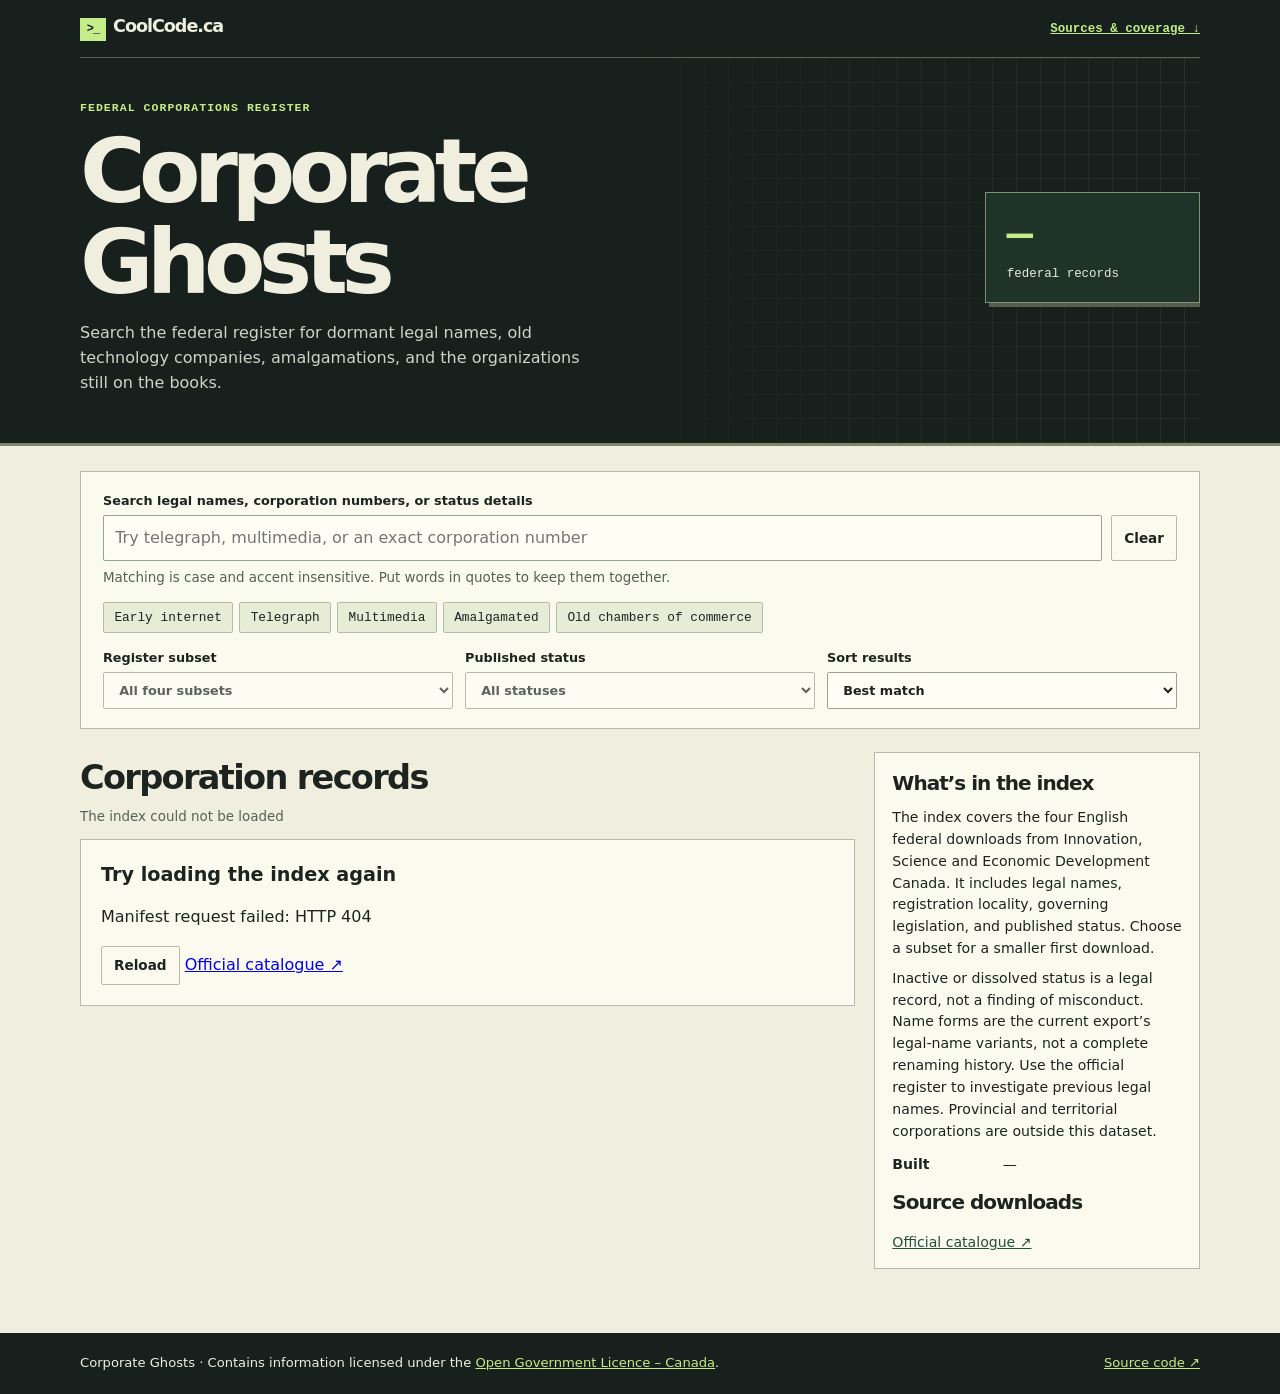
==== web/index.html @ fd0489bb "Build and publish Corporate Ghosts" ====
<!doctype html>
<html lang="en-CA">
<head>
  <meta charset="utf-8">
  <meta name="viewport" content="width=device-width, initial-scale=1">
  <meta name="theme-color" content="#17201c">
  <meta name="description" content="Search the federal register for dormant legal names, old technology companies, amalgamations, and the organizations still on the books.">
  <title>Corporate Ghosts · CoolCode</title>
  <link rel="stylesheet" href="./style.css">
  <script type="module" src="./app.js"></script>
</head>
<body>
  <a class="skip" href="#explorer">Skip to search</a>
  <header><div class="wrap mast"><a id="coolcode" class="brand" href="https://coolcode.ca/"><span class="logo-mark" aria-hidden="true">&gt;_</span>CoolCode.ca</a><a href="#about">Sources &amp; coverage ↓</a></div></header>
  <section class="hero" aria-labelledby="title">
    <div class="wrap hero-inner">
      <div><p class="eyebrow">FEDERAL CORPORATIONS REGISTER</p><h1 id="title">Corporate Ghosts</h1><p>Search the federal register for dormant legal names, old technology companies, amalgamations, and the organizations still on the books.</p></div>
      <div class="readout"><strong id="total">—</strong><span>federal records</span></div>
    </div>
  </section>
  <main id="explorer" class="wrap workspace">
    <section class="panel search-panel" aria-label="Search tools">
      <form role="search" id="search-form">
        <label for="query">Search legal names, corporation numbers, or status details</label>
        <div class="search-row"><input type="search" id="query" placeholder="Try telegraph, multimedia, or an exact corporation number" maxlength="180" autocomplete="off"><button type="button" id="clear">Clear</button></div>
      </form>
      <p class="hint">Matching is case and accent insensitive. Put words in quotes to keep them together.</p>
      <div class="chips" id="choices" aria-label="Suggested searches"></div>
      <div class="controls">
        <label>Register subset<select id="group" disabled><option value="">All four subsets</option></select></label>
        <label>Published status<select id="type" disabled><option value="">All statuses</option></select></label>
        <label>Sort results<select id="sort"><option value="best">Best match</option><option value="name">Name A–Z</option><option value="oldest">Oldest first</option><option value="newest">Newest first</option></select></label>
      </div>
    </section>
    <div class="columns">
      <section aria-labelledby="result-title">
        <div class="result-head"><div><h2 id="result-title">Corporation records</h2><p id="status" role="status">Reading the snapshot…</p></div></div>
        <div id="records"></div>
        <nav id="pages" aria-label="Results pages" hidden><button id="prev">← Previous</button><span id="page-info"></span><button id="next">Next →</button></nav>
      </section>
      <aside class="sidebar">
        
        <section id="about" class="panel note">
          <h2>What’s in the index</h2><p>The index covers the four English federal downloads from Innovation, Science and Economic Development Canada. It includes legal names, registration locality, governing legislation, and published status. Choose a subset for a smaller first download.</p>
          <p>Inactive or dissolved status is a legal record, not a finding of misconduct. Name forms are the current export’s legal-name variants, not a complete renaming history. Use the official register to investigate previous legal names. Provincial and territorial corporations are outside this dataset.</p>
          <dl><dt>Built</dt><dd id="built">—</dd></dl>
          <h2>Source downloads</h2>
          <ul id="sources"></ul>
          <a href="https://open.canada.ca/data/en/dataset/0032ce54-c5dd-4b66-99a0-320a7b5e99f2">Official catalogue ↗</a>
        </section>
      </aside>
    </div>
  </main>
  <footer><div class="wrap"><span>Corporate Ghosts · Contains information licensed under the <a href="https://open.canada.ca/en/open-government-licence-canada/">Open Government Licence – Canada</a>.</span><a href="https://github.com/jsdyer/corporateghosts">Source code ↗</a></div></footer>
  <dialog id="detail" aria-labelledby="detail-title">
    <div class="detail-head"><div><h2 id="detail-title"></h2><p id="detail-meta" class="record-meta"></p></div><form method="dialog"><button aria-label="Close record">Close ×</button></form></div>
    <dl class="fields" id="detail-fields"></dl>
    <div class="actions" id="detail-actions"></div>
    <p id="detail-status" class="hint" role="status"></p>
  </dialog>
</body>
</html>
---- web/style.css ----
:root{
  color-scheme:light;--dark:#17201c;--ink:#1d2420;--paper:#f0efdf;--panel:#fbfaef;--lime:#c4ed89;--line:#b9bba9;--muted:#526255;--mono:"IBM Plex Mono",Consolas,monospace;--sans:"Instrument Sans",system-ui,Arial,sans-serif;
  font-family:var(--sans);color:var(--ink);background:var(--paper);line-height:1.55
}
*{box-sizing:border-box}
[hidden]{display:none!important}
body{margin:0}
header,footer{background:var(--dark);color:var(--paper)}
.wrap{width:min(1120px,calc(100% - 40px));margin:auto}
.mast{height:58px;border-bottom:1px solid #566453;display:flex;align-items:center;justify-content:space-between;gap:1rem;font:600 .78rem var(--mono)}
.brand{font:750 1.1rem var(--sans);letter-spacing:-.06em;color:inherit;text-decoration:none}
.logo-mark{display:inline-grid;place-items:center;margin-right:.45rem;color:var(--dark);background:var(--lime);width:1.62rem;height:1.44rem;font:700 .75rem var(--mono)}
.mast a:not(.brand),footer a{color:var(--lime)}
.hero{background:var(--dark);color:var(--paper);border-bottom:3px solid #778a65}
.hero-inner{position:relative;overflow:hidden;isolation:isolate;display:grid;align-items:center;grid-template-columns:1.4fr .6fr;gap:30px;padding:41px 0 47px}
.hero-inner::before{content:"";position:absolute;z-index:-1;inset:0 0 0 45%;background:linear-gradient(#a7ba8619 1px,transparent 1px),linear-gradient(90deg,#a7ba8619 1px,transparent 1px);background-size:24px 24px;mask-image:linear-gradient(90deg,transparent,#000)}
.eyebrow{margin:0;color:var(--muted);font:700 .72rem/1.5 var(--mono);letter-spacing:.09em;text-transform:uppercase}
.hero .eyebrow{color:var(--lime)}
h1{font-size:clamp(2.9rem,7vw,5.9rem);line-height:1.02;letter-spacing:-.075em;margin:.6rem 0}
.hero p:not(.eyebrow){max-width:51ch;margin:.8rem 0 0;color:#cbd5c8;font-size:1rem}
.readout{justify-self:end;min-width:215px;background:#203329;color:#e6edd7;border:1px solid #809177;padding:1.1rem 1.3rem;box-shadow:4px 4px 0 #54604a}
.readout strong{display:block;font:720 clamp(1.75rem,3.4vw,2.8rem) var(--mono);letter-spacing:-.08em;color:var(--lime)}
.readout span{font:.78rem var(--mono)}
.workspace{padding:25px 0 52px}
.panel{background:var(--panel);border:1px solid var(--line)}
.search-panel{padding:19px 22px;margin-bottom:23px}
label{display:block;font-size:.8rem;font-weight:740}
.search-row{display:flex;align-items:stretch;gap:.6rem;margin:.3rem 0 .45rem}
input,select,button{font:inherit;color:inherit}
input,select{padding:.58rem .7rem;border:1px solid #97a492;background:#fffdf4;border-radius:2px;min-width:0}
#query{width:100%;font-size:1rem}
button,.button{padding:.48rem .75rem;border:1px solid var(--line);border-radius:2px;background:var(--panel);font-weight:680;font-size:.85rem;text-decoration:none;color:var(--ink);cursor:pointer}
button:hover,.button:hover{background:#e2edce}
button:disabled{opacity:.5;cursor:default}
button:focus-visible,a:focus-visible,select:focus-visible,input:focus-visible{outline:3px solid #b56013;outline-offset:3px}
.primary{background:var(--dark);color:var(--paper);border-color:var(--dark)}
.primary:hover{background:#385149;color:white}
.hint,#status,.record-meta{color:var(--muted);font-size:.84rem}
.hint{margin:.35rem 0 .8rem}
.chips{display:flex;flex-wrap:wrap;gap:6px;margin:.6rem 0 .95rem}
.chips button{font:.8rem var(--mono);padding:.44rem .65rem;background:#e6ecd5}
.chips button:hover{background:var(--lime)}
.controls{display:grid;grid-template-columns:repeat(3,minmax(0,1fr));gap:12px}
.controls select{width:100%;margin-top:.25rem}
.columns{display:grid;grid-template-columns:minmax(0,1fr) minmax(235px,.42fr);align-items:start;gap:19px}
.result-head{display:flex;align-items:end;justify-content:space-between;gap:12px;margin-bottom:.65rem}
h2{font-size:clamp(1.45rem,2.7vw,2.1rem);letter-spacing:-.05em;margin:0}
#status{margin:.2rem 0 0}
#records{display:grid;gap:8px}
.record{padding:13px 16px;border-left:3px solid #688b56;overflow-wrap:anywhere}
.record h3{margin:0;line-height:1.3;font-size:1.19rem;letter-spacing:-.025em}
.record h3 button{padding:0;background:none;border:0;font:inherit;font-weight:720;text-align:left;color:var(--ink)}
.record h3 button:hover{text-decoration:underline;text-underline-offset:.2em}
.record-meta{margin:.4rem 0 0}
.note{padding:15px 17px;margin-bottom:12px;font-size:.88rem}
.note h2{font-size:1.25rem}.note p{margin:.5rem 0}.note a{color:#254f3b}
.note dl,.fields{margin:.7rem 0;display:grid;grid-template-columns:minmax(100px,auto) minmax(0,1fr);gap:.35rem .65rem}
dt{font-weight:720}dd{margin:0;overflow-wrap:anywhere}
#pages{display:flex;align-items:center;justify-content:space-between;gap:10px;margin-top:12px;color:var(--muted);font:.8rem var(--mono)}
#map{width:100%;height:auto;display:block;background:#e5ece0;border:1px solid var(--line);border-radius:2px;margin-top:8px}
.empty{padding:20px}.empty h3{margin:0;font-size:1.2rem}
#detail{background:var(--panel);color:var(--ink);border:1px solid var(--line);border-radius:3px;max-width:min(680px,calc(100% - 28px));width:100%;max-height:85vh;overflow:auto;padding:20px 25px}
#detail::backdrop{background:#15261dcc}
.detail-head{display:flex;align-items:start;justify-content:space-between;gap:.75rem}
.detail-head h2{overflow-wrap:anywhere}
.actions{display:flex;flex-wrap:wrap;gap:8px;margin-top:1rem}
footer{padding:20px 0;font-size:.82rem}
footer .wrap{display:flex;justify-content:space-between;gap:18px;flex-wrap:wrap}
.skip{position:absolute;top:-100px}.skip:focus{top:4px;left:4px;z-index:2;background:var(--lime);color:var(--dark);padding:.5rem}
@media(max-width:790px){.columns{grid-template-columns:1fr}.sidebar{display:grid;grid-template-columns:1fr 1fr;gap:12px}.note{margin:0}}
@media(max-width:565px){.wrap{width:calc(100% - 24px)}.hero-inner{grid-template-columns:1fr;gap:17px;padding:28px 0}.readout{justify-self:stretch}.readout strong{display:inline-block;margin-right:.65rem}.search-panel{padding:14px}.controls{grid-template-columns:1fr 1fr}.sidebar{grid-template-columns:1fr}.search-row{gap:5px}.mast{font-size:.7rem}}
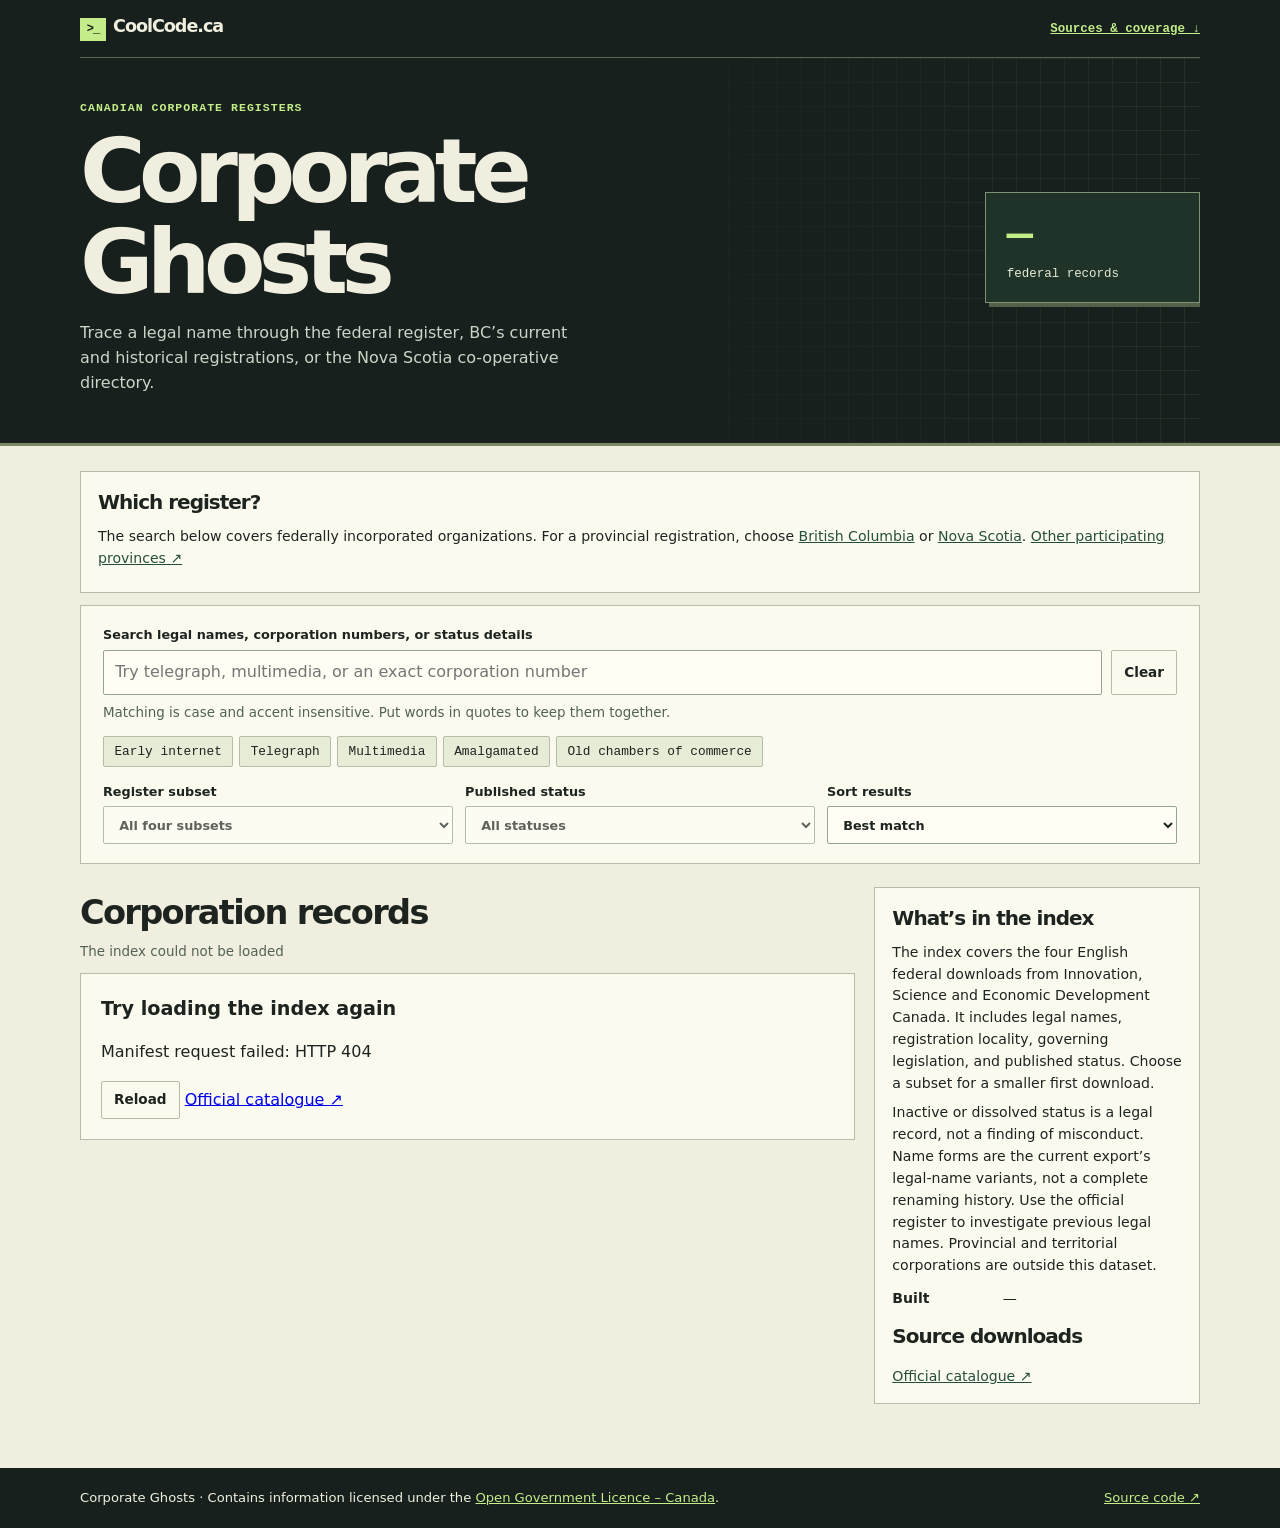
==== commit d6e61c10: "Search BC registrations and Nova Scotia co-operatives" ====
--- a/web/index.html
+++ b/web/index.html
@@ -14,11 +14,12 @@
   <header><div class="wrap mast"><a id="coolcode" class="brand" href="https://coolcode.ca/"><span class="logo-mark" aria-hidden="true">&gt;_</span>CoolCode.ca</a><a href="#about">Sources &amp; coverage ↓</a></div></header>
   <section class="hero" aria-labelledby="title">
     <div class="wrap hero-inner">
-      <div><p class="eyebrow">FEDERAL CORPORATIONS REGISTER</p><h1 id="title">Corporate Ghosts</h1><p>Search the federal register for dormant legal names, old technology companies, amalgamations, and the organizations still on the books.</p></div>
+      <div><p class="eyebrow">CANADIAN CORPORATE REGISTERS</p><h1 id="title">Corporate Ghosts</h1><p>Trace a legal name through the federal register, BC’s current and historical registrations, or the Nova Scotia co-operative directory.</p></div>
       <div class="readout"><strong id="total">—</strong><span>federal records</span></div>
     </div>
   </section>
   <main id="explorer" class="wrap workspace">
+    <section class="panel note"><h2>Which register?</h2><p>The search below covers federally incorporated organizations. For a provincial registration, choose <a href="./provinces.html?province=bc">British Columbia</a> or <a href="./provinces.html?province=ns">Nova Scotia</a>. <a href="https://ised-isde.canada.ca/cbr-rec/en/">Other participating provinces ↗</a></p></section>
     <section class="panel search-panel" aria-label="Search tools">
       <form role="search" id="search-form">
         <label for="query">Search legal names, corporation numbers, or status details</label>
--- a/web/style.css
+++ b/web/style.css
@@ -69,3 +69,6 @@
 .skip{position:absolute;top:-100px}.skip:focus{top:4px;left:4px;z-index:2;background:var(--lime);color:var(--dark);padding:.5rem}
 @media(max-width:790px){.columns{grid-template-columns:1fr}.sidebar{display:grid;grid-template-columns:1fr 1fr;gap:12px}.note{margin:0}}
 @media(max-width:565px){.wrap{width:calc(100% - 24px)}.hero-inner{grid-template-columns:1fr;gap:17px;padding:28px 0}.readout{justify-self:stretch}.readout strong{display:inline-block;margin-right:.65rem}.search-panel{padding:14px}.controls{grid-template-columns:1fr 1fr}.sidebar{grid-template-columns:1fr}.search-row{gap:5px}.mast{font-size:.7rem}}
+#regional-form #term{width:100%;min-width:0}
+#paging{display:flex;gap:.75rem;align-items:center;margin:1rem 0}
+#paging[hidden],#status-field[hidden]{display:none}
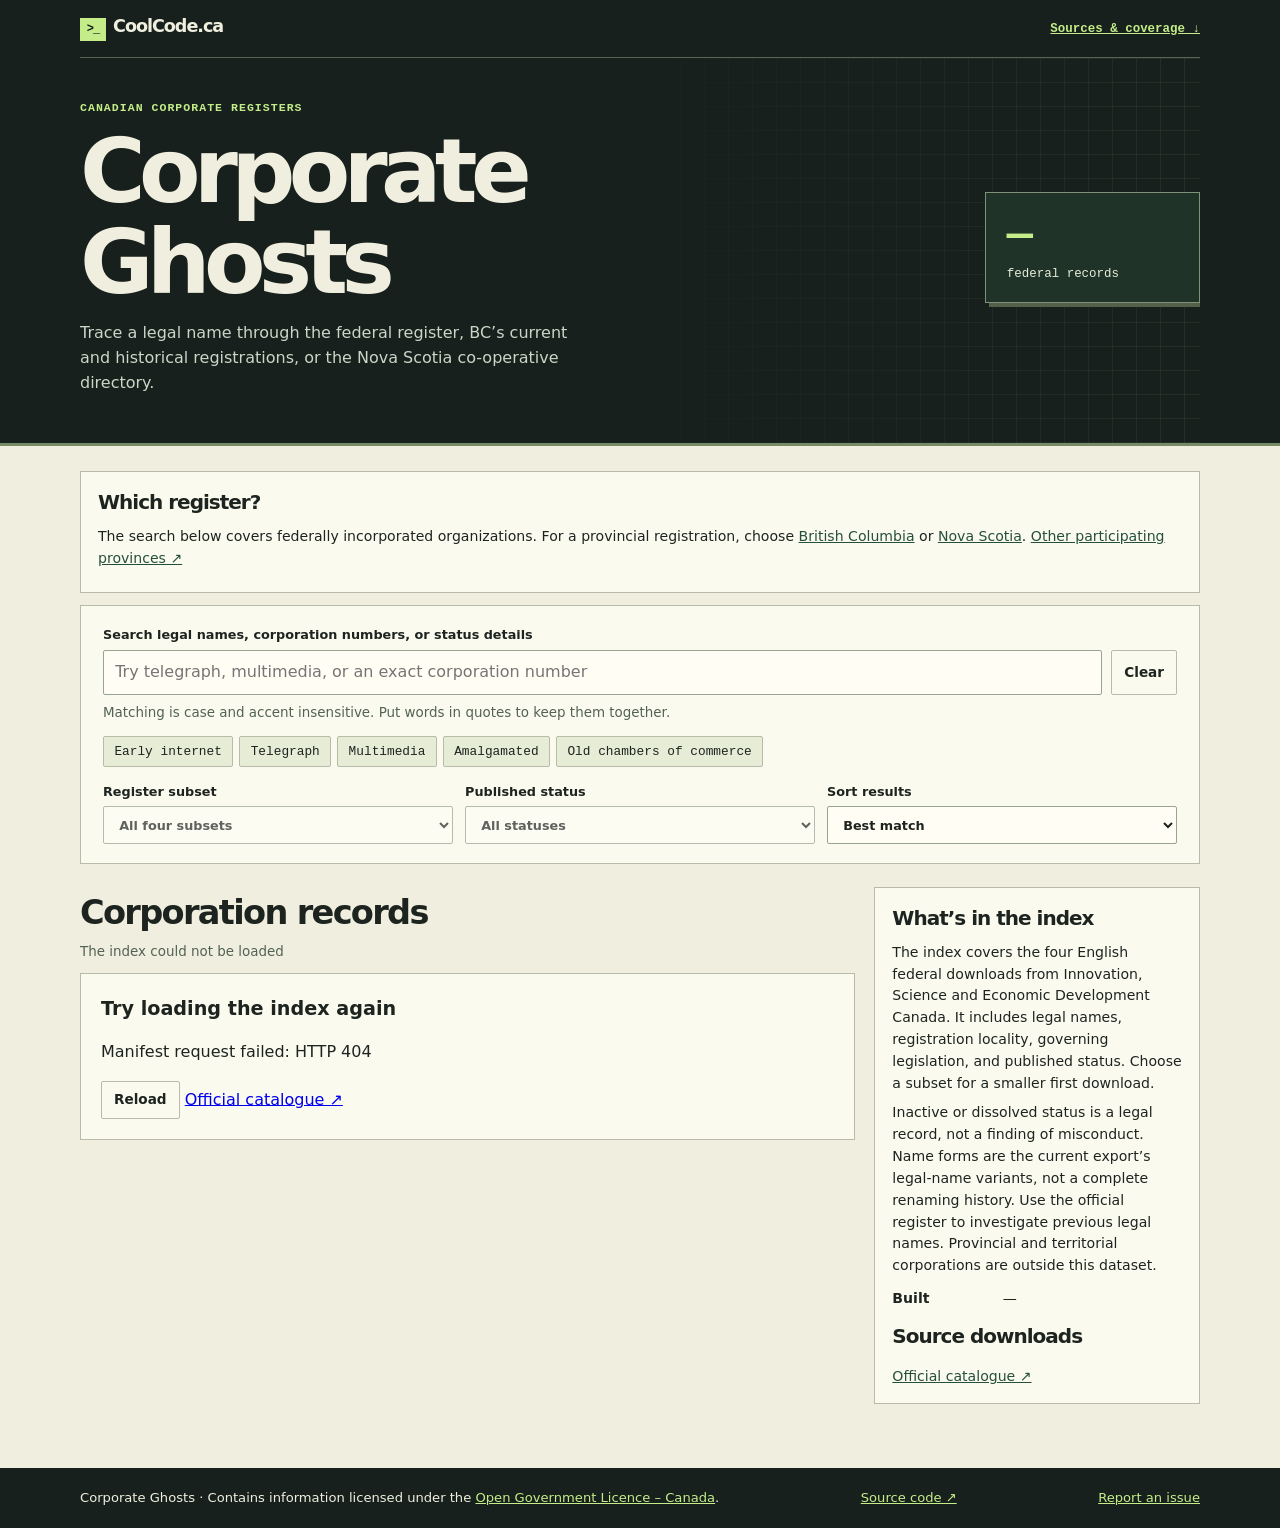
==== commit d767cd4f: "Add a tool-specific issue link and count aggregate page visits" ====
--- a/web/index.html
+++ b/web/index.html
@@ -8,6 +8,7 @@
   <title>Corporate Ghosts · CoolCode</title>
   <link rel="stylesheet" href="./style.css">
   <script type="module" src="./app.js"></script>
+<script defer src="/assets/tool-metrics.js" referrerpolicy="no-referrer"></script>
 </head>
 <body>
   <a class="skip" href="#explorer">Skip to search</a>
@@ -52,7 +53,7 @@
       </aside>
     </div>
   </main>
-  <footer><div class="wrap"><span>Corporate Ghosts · Contains information licensed under the <a href="https://open.canada.ca/en/open-government-licence-canada/">Open Government Licence – Canada</a>.</span><a href="https://github.com/jsdyer/corporateghosts">Source code ↗</a></div></footer>
+  <footer><div class="wrap"><span>Corporate Ghosts · Contains information licensed under the <a href="https://open.canada.ca/en/open-government-licence-canada/">Open Government Licence – Canada</a>.</span><a href="https://github.com/jsdyer/corporateghosts">Source code ↗</a> <a href="https://coolcode.ca/report/?tool=corporateghosts" referrerpolicy="no-referrer">Report an issue</a></div></footer>
   <dialog id="detail" aria-labelledby="detail-title">
     <div class="detail-head"><div><h2 id="detail-title"></h2><p id="detail-meta" class="record-meta"></p></div><form method="dialog"><button aria-label="Close record">Close ×</button></form></div>
     <dl class="fields" id="detail-fields"></dl>
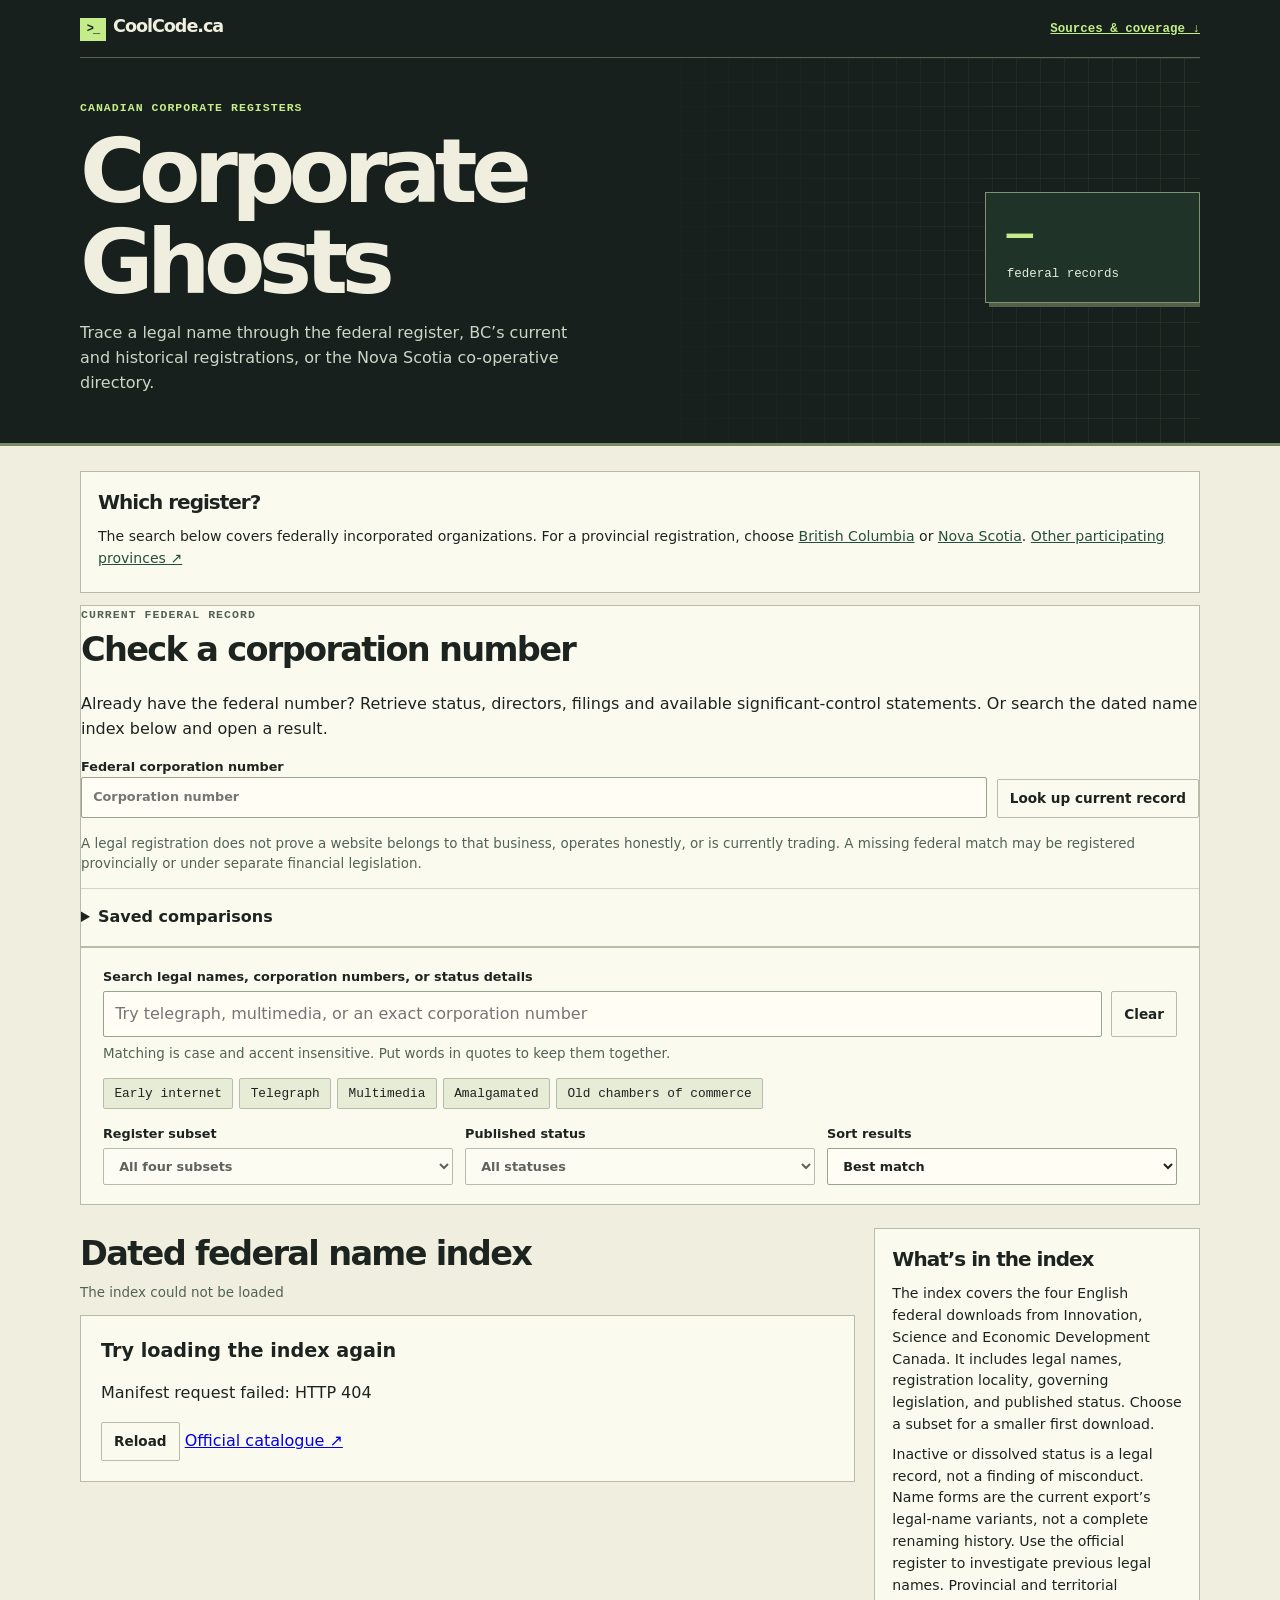
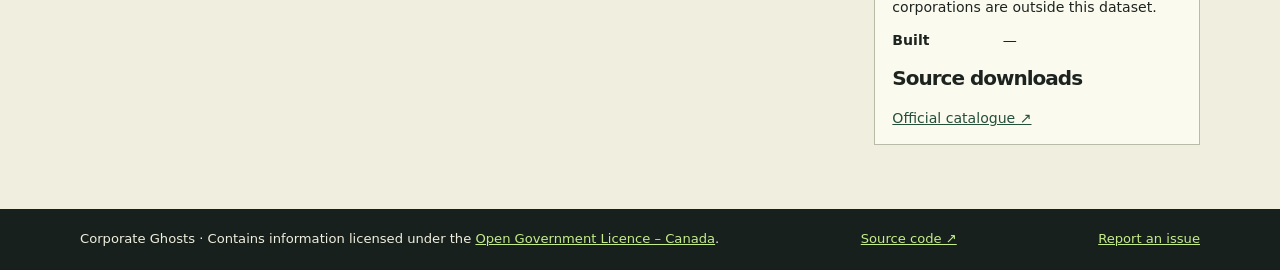
==== commit 5cb50027: "Add current federal corporation records and saved comparisons" ====
--- a/web/index.html
+++ b/web/index.html
@@ -4,8 +4,12 @@
   <meta charset="utf-8">
   <meta name="viewport" content="width=device-width, initial-scale=1">
   <meta name="theme-color" content="#17201c">
-  <meta name="description" content="Search the federal register for dormant legal names, old technology companies, amalgamations, and the organizations still on the books.">
-  <title>Corporate Ghosts · CoolCode</title>
+  <link rel="canonical" href="https://coolcode.ca/corporateghosts/">
+  <meta property="og:type" content="website">
+  <meta property="og:title" content="Corporate Ghosts — Canadian corporation search">
+  <meta property="og:url" content="https://coolcode.ca/corporateghosts/">
+  <meta name="description" content="Search Canadian corporation names and numbers, view federal status, directors and filings, and compare dated records.">
+  <title>Search Canadian corporation records and federal filings · Corporate Ghosts</title>
   <link rel="stylesheet" href="./style.css">
   <script type="module" src="./app.js"></script>
 <script defer src="/assets/tool-metrics.js" referrerpolicy="no-referrer"></script>
@@ -21,6 +25,19 @@
   </section>
   <main id="explorer" class="wrap workspace">
     <section class="panel note"><h2>Which register?</h2><p>The search below covers federally incorporated organizations. For a provincial registration, choose <a href="./provinces.html?province=bc">British Columbia</a> or <a href="./provinces.html?province=ns">Nova Scotia</a>. <a href="https://ised-isde.canada.ca/cbr-rec/en/">Other participating provinces ↗</a></p></section>
+    <section class="panel" id="current-record" aria-labelledby="live-heading">
+      <p class="eyebrow">CURRENT FEDERAL RECORD</p><h2 id="live-heading">Check a corporation number</h2>
+      <p>Already have the federal number? Retrieve status, directors, filings and available significant-control statements. Or search the dated name index below and open a result.</p>
+      <form id="live-form" class="search-row"><label for="live-id">Federal corporation number<input id="live-id" inputmode="numeric" pattern="[0-9]{1,12}" maxlength="12" placeholder="Corporation number" required></label><button id="lookup" type="submit">Look up current record</button></form>
+      <p id="live-status" role="status" aria-live="polite"></p>
+      <p class="hint">A legal registration does not prove a website belongs to that business, operates honestly, or is currently trading. A missing federal match may be registered provincially or under separate financial legislation.</p>
+      <div id="live-results" hidden><h3 id="live-name"></h3><p id="live-date"></p><dl id="live-fields" class="fields"></dl>
+      <details open><summary>Directors and annual returns</summary><h4>Directors in the returned record</h4><p id="live-directors" class="multiline"></p><h4>Annual return compliance</h4><p id="live-returns" class="multiline"></p></details>
+      <details><summary>Individuals with significant control</summary><p>These are dated person statements, including any closed records returned. They are not a verified current ownership list. Names are shown when published; residential addresses and dates of birth are omitted.</p><p id="live-control" class="multiline"></p></details>
+      <details><summary>Filing timeline</summary><p>Received and effective dates describe different events. An anniversary date alone does not establish the incorporation date.</p><ol id="live-filings"></ol></details>
+      <div id="live-comparison"></div><div class="actions"><button id="save-capture" type="button">Save dated capture on this device</button><button id="export-capture" type="button">Export this capture</button><a href="https://ised-isde.canada.ca/cc/lgcy/fdrlCrpSrch.html?locale=en_CA">Verify in the official register ↗</a></div></div>
+      <details><summary>Saved comparisons</summary><p id="saved-count"></p><ul id="saved-captures"></ul><div class="actions"><button id="export-saved" type="button">Export saved captures</button><button id="clear-saved" type="button">Clear saved captures</button></div><p>Saved only when requested, in this browser. Refreshing retains them. Shared browsers share these captures. The corporation number is sent to CoolCode’s gateway and ISED on lookup; there is no background monitoring or account.</p></details>
+    </section>
     <section class="panel search-panel" aria-label="Search tools">
       <form role="search" id="search-form">
         <label for="query">Search legal names, corporation numbers, or status details</label>
@@ -36,7 +53,7 @@
     </section>
     <div class="columns">
       <section aria-labelledby="result-title">
-        <div class="result-head"><div><h2 id="result-title">Corporation records</h2><p id="status" role="status">Reading the snapshot…</p></div></div>
+        <div class="result-head"><div><h2 id="result-title">Dated federal name index</h2><p id="status" role="status">Reading the snapshot…</p></div></div>
         <div id="records"></div>
         <nav id="pages" aria-label="Results pages" hidden><button id="prev">← Previous</button><span id="page-info"></span><button id="next">Next →</button></nav>
       </section>
--- a/web/style.css
+++ b/web/style.css
@@ -72,3 +72,5 @@
 #regional-form #term{width:100%;min-width:0}
 #paging{display:flex;gap:.75rem;align-items:center;margin:1rem 0}
 #paging[hidden],#status-field[hidden]{display:none}
+
+#live-form{align-items:end;flex-wrap:wrap}#live-form label{flex:1;min-width:180px}#live-id{display:block;width:100%}.multiline{white-space:pre-line}#live-results details,#current-record>details{border-top:1px solid #ccd5cc;padding:1rem 0}#live-results summary,#current-record summary{cursor:pointer;font-weight:700}#live-fields dd,.change p,#live-filings li{overflow-wrap:anywhere}.change{padding:.5rem 1rem;border-left:3px solid #8ea68b;margin:.7rem 0}.change p{margin:.3rem 0}#live-filings{max-height:30rem;overflow:auto}#live-filings li{padding:.5rem 0}#saved-captures button{text-align:left}#live-fields{margin-bottom:1.5rem}
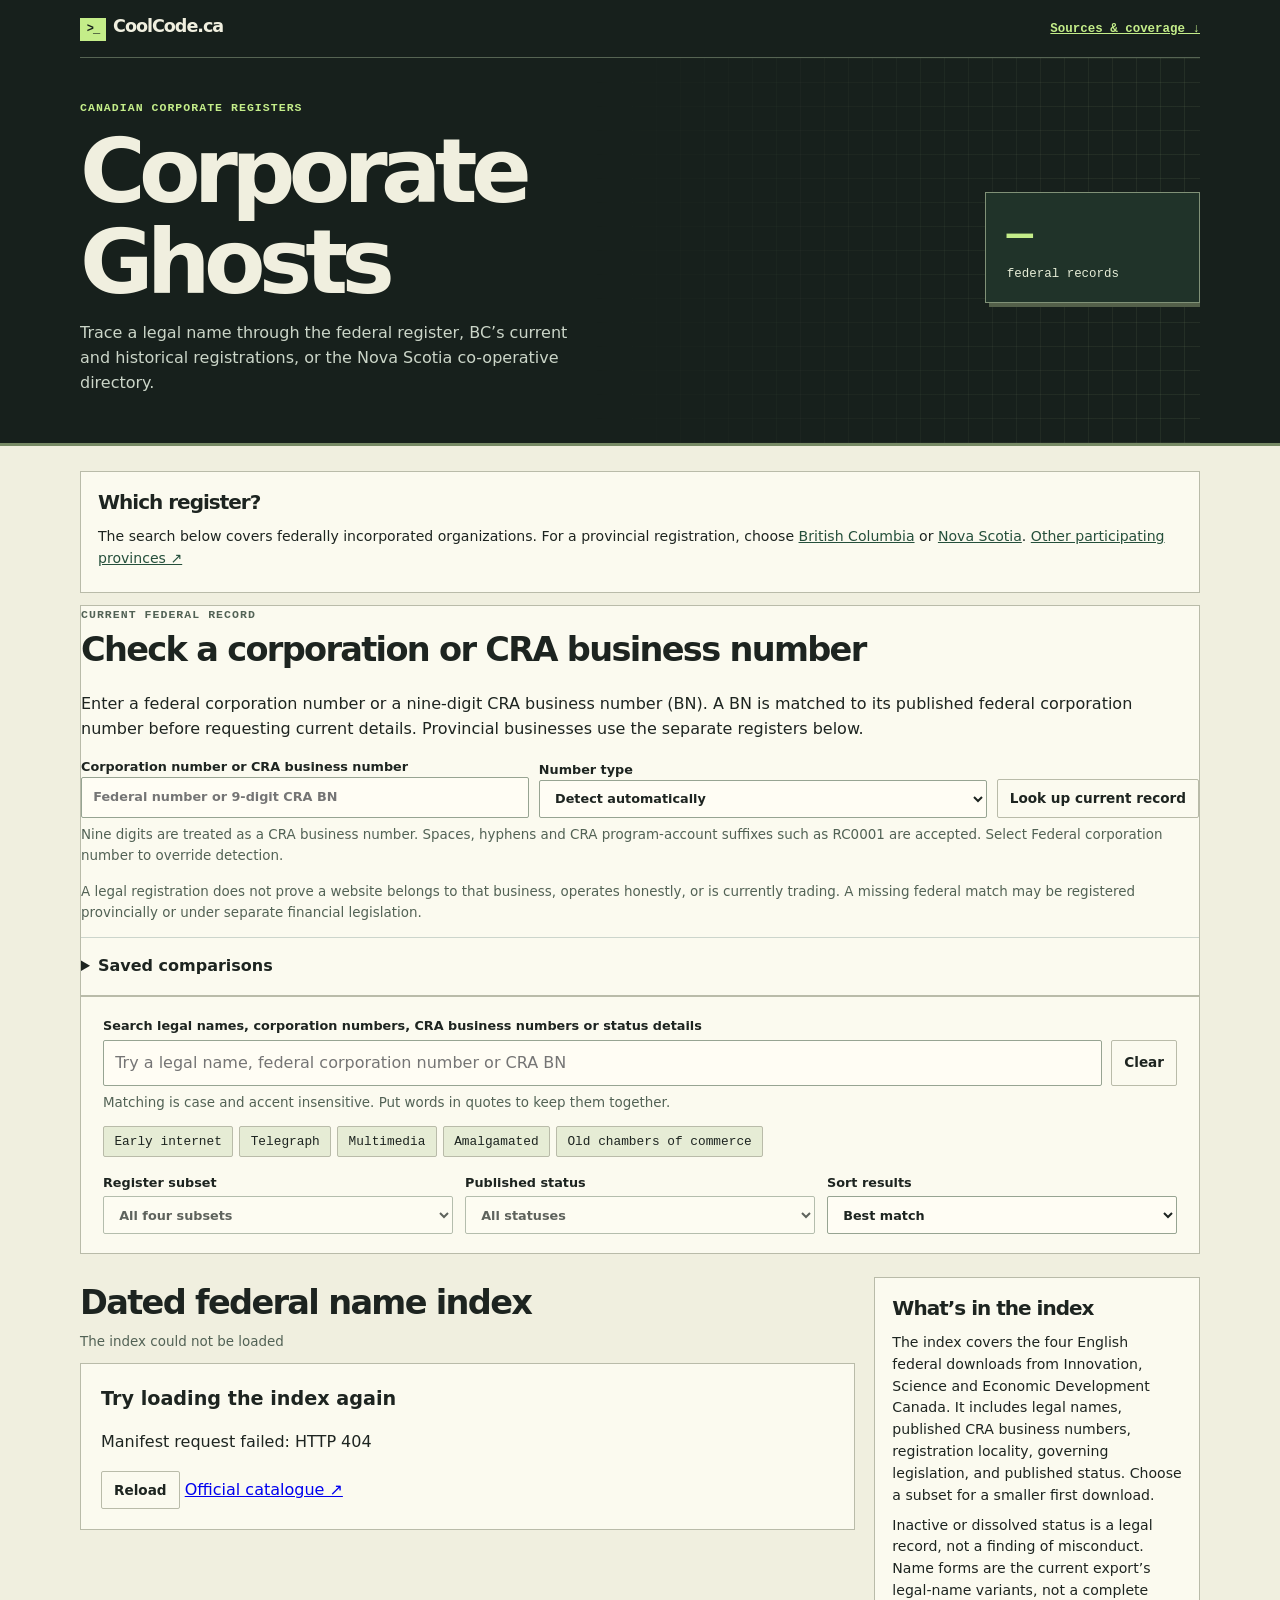
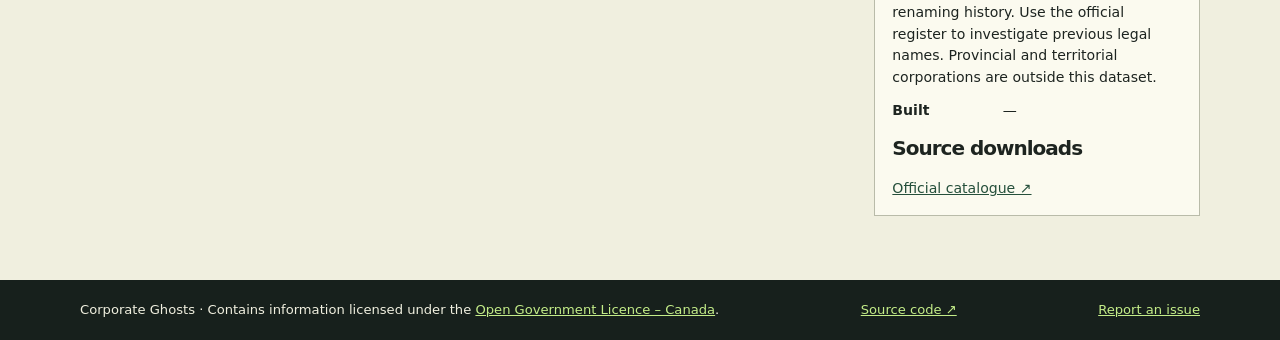
==== commit a6b50a17: "Resolve CRA business numbers and default BC searches to current registrations Index published federa" ====
--- a/web/index.html
+++ b/web/index.html
@@ -26,24 +26,25 @@
   <main id="explorer" class="wrap workspace">
     <section class="panel note"><h2>Which register?</h2><p>The search below covers federally incorporated organizations. For a provincial registration, choose <a href="./provinces.html?province=bc">British Columbia</a> or <a href="./provinces.html?province=ns">Nova Scotia</a>. <a href="https://ised-isde.canada.ca/cbr-rec/en/">Other participating provinces ↗</a></p></section>
     <section class="panel" id="current-record" aria-labelledby="live-heading">
-      <p class="eyebrow">CURRENT FEDERAL RECORD</p><h2 id="live-heading">Check a corporation number</h2>
-      <p>Already have the federal number? Retrieve status, directors, filings and available significant-control statements. Or search the dated name index below and open a result.</p>
-      <form id="live-form" class="search-row"><label for="live-id">Federal corporation number<input id="live-id" inputmode="numeric" pattern="[0-9]{1,12}" maxlength="12" placeholder="Corporation number" required></label><button id="lookup" type="submit">Look up current record</button></form>
-      <p id="live-status" role="status" aria-live="polite"></p>
+      <p class="eyebrow">CURRENT FEDERAL RECORD</p><h2 id="live-heading">Check a corporation or CRA business number</h2>
+      <p>Enter a federal corporation number or a nine-digit CRA business number (BN). A BN is matched to its published federal corporation number before requesting current details. Provincial businesses use the separate registers below.</p>
+      <form id="live-form" class="search-row"><label for="live-id">Corporation number or CRA business number<input id="live-id" maxlength="40" placeholder="Federal number or 9-digit CRA BN" autocomplete="off" required></label><label for="live-kind">Number type<select id="live-kind"><option value="auto">Detect automatically</option><option value="business">CRA business number</option><option value="corporation">Federal corporation number</option></select></label><button id="lookup" type="submit">Look up current record</button></form><p class="hint">Nine digits are treated as a CRA business number. Spaces, hyphens and CRA program-account suffixes such as RC0001 are accepted. Select Federal corporation number to override detection.</p>
+      <p id="live-status" role="status" aria-live="polite"></p><div id="live-matches" class="hint"></div>
       <p class="hint">A legal registration does not prove a website belongs to that business, operates honestly, or is currently trading. A missing federal match may be registered provincially or under separate financial legislation.</p>
       <div id="live-results" hidden><h3 id="live-name"></h3><p id="live-date"></p><dl id="live-fields" class="fields"></dl>
       <details open><summary>Directors and annual returns</summary><h4>Directors in the returned record</h4><p id="live-directors" class="multiline"></p><h4>Annual return compliance</h4><p id="live-returns" class="multiline"></p></details>
       <details><summary>Individuals with significant control</summary><p>These are dated person statements, including any closed records returned. They are not a verified current ownership list. Names are shown when published; residential addresses and dates of birth are omitted.</p><p id="live-control" class="multiline"></p></details>
       <details><summary>Filing timeline</summary><p>Received and effective dates describe different events. An anniversary date alone does not establish the incorporation date.</p><ol id="live-filings"></ol></details>
       <div id="live-comparison"></div><div class="actions"><button id="save-capture" type="button">Save dated capture on this device</button><button id="export-capture" type="button">Export this capture</button><a href="https://ised-isde.canada.ca/cc/lgcy/fdrlCrpSrch.html?locale=en_CA">Verify in the official register ↗</a></div></div>
-      <details><summary>Saved comparisons</summary><p id="saved-count"></p><ul id="saved-captures"></ul><div class="actions"><button id="export-saved" type="button">Export saved captures</button><button id="clear-saved" type="button">Clear saved captures</button></div><p>Saved only when requested, in this browser. Refreshing retains them. Shared browsers share these captures. The corporation number is sent to CoolCode’s gateway and ISED on lookup; there is no background monitoring or account.</p></details>
+      <details><summary>Saved comparisons</summary><p id="saved-count"></p><ul id="saved-captures"></ul><div class="actions"><button id="export-saved" type="button">Export saved captures</button><button id="clear-saved" type="button">Clear saved captures</button></div><p>Saved only when requested, in this browser. Refreshing retains them. Shared browsers share these captures. The resolved federal corporation number is sent to CoolCode’s gateway and ISED on lookup; there is no background monitoring or account.</p></details>
     </section>
     <section class="panel search-panel" aria-label="Search tools">
       <form role="search" id="search-form">
-        <label for="query">Search legal names, corporation numbers, or status details</label>
-        <div class="search-row"><input type="search" id="query" placeholder="Try telegraph, multimedia, or an exact corporation number" maxlength="180" autocomplete="off"><button type="button" id="clear">Clear</button></div>
+        <label for="query">Search legal names, corporation numbers, CRA business numbers or status details</label>
+        <div class="search-row"><input type="search" id="query" placeholder="Try a legal name, federal corporation number or CRA BN" maxlength="180" autocomplete="off"><button type="button" id="clear">Clear</button></div>
       </form>
       <p class="hint">Matching is case and accent insensitive. Put words in quotes to keep them together.</p>
+      <p id="number-guidance" class="hint" hidden></p>
       <div class="chips" id="choices" aria-label="Suggested searches"></div>
       <div class="controls">
         <label>Register subset<select id="group" disabled><option value="">All four subsets</option></select></label>
@@ -60,7 +61,7 @@
       <aside class="sidebar">
         
         <section id="about" class="panel note">
-          <h2>What’s in the index</h2><p>The index covers the four English federal downloads from Innovation, Science and Economic Development Canada. It includes legal names, registration locality, governing legislation, and published status. Choose a subset for a smaller first download.</p>
+          <h2>What’s in the index</h2><p>The index covers the four English federal downloads from Innovation, Science and Economic Development Canada. It includes legal names, published CRA business numbers, registration locality, governing legislation, and published status. Choose a subset for a smaller first download.</p>
           <p>Inactive or dissolved status is a legal record, not a finding of misconduct. Name forms are the current export’s legal-name variants, not a complete renaming history. Use the official register to investigate previous legal names. Provincial and territorial corporations are outside this dataset.</p>
           <dl><dt>Built</dt><dd id="built">—</dd></dl>
           <h2>Source downloads</h2>
--- a/web/style.css
+++ b/web/style.css
@@ -73,4 +73,4 @@
 #paging{display:flex;gap:.75rem;align-items:center;margin:1rem 0}
 #paging[hidden],#status-field[hidden]{display:none}
 
-#live-form{align-items:end;flex-wrap:wrap}#live-form label{flex:1;min-width:180px}#live-id{display:block;width:100%}.multiline{white-space:pre-line}#live-results details,#current-record>details{border-top:1px solid #ccd5cc;padding:1rem 0}#live-results summary,#current-record summary{cursor:pointer;font-weight:700}#live-fields dd,.change p,#live-filings li{overflow-wrap:anywhere}.change{padding:.5rem 1rem;border-left:3px solid #8ea68b;margin:.7rem 0}.change p{margin:.3rem 0}#live-filings{max-height:30rem;overflow:auto}#live-filings li{padding:.5rem 0}#saved-captures button{text-align:left}#live-fields{margin-bottom:1.5rem}
+#live-form{align-items:end;flex-wrap:wrap}#live-form label{flex:1;min-width:180px}#live-id,#live-kind{display:block;width:100%}.multiline{white-space:pre-line}#live-results details,#current-record>details{border-top:1px solid #ccd5cc;padding:1rem 0}#live-results summary,#current-record summary{cursor:pointer;font-weight:700}#live-fields dd,.change p,#live-filings li{overflow-wrap:anywhere}.change{padding:.5rem 1rem;border-left:3px solid #8ea68b;margin:.7rem 0}.change p{margin:.3rem 0}#live-filings{max-height:30rem;overflow:auto}#live-filings li{padding:.5rem 0}#saved-captures button{text-align:left}#live-fields{margin-bottom:1.5rem}
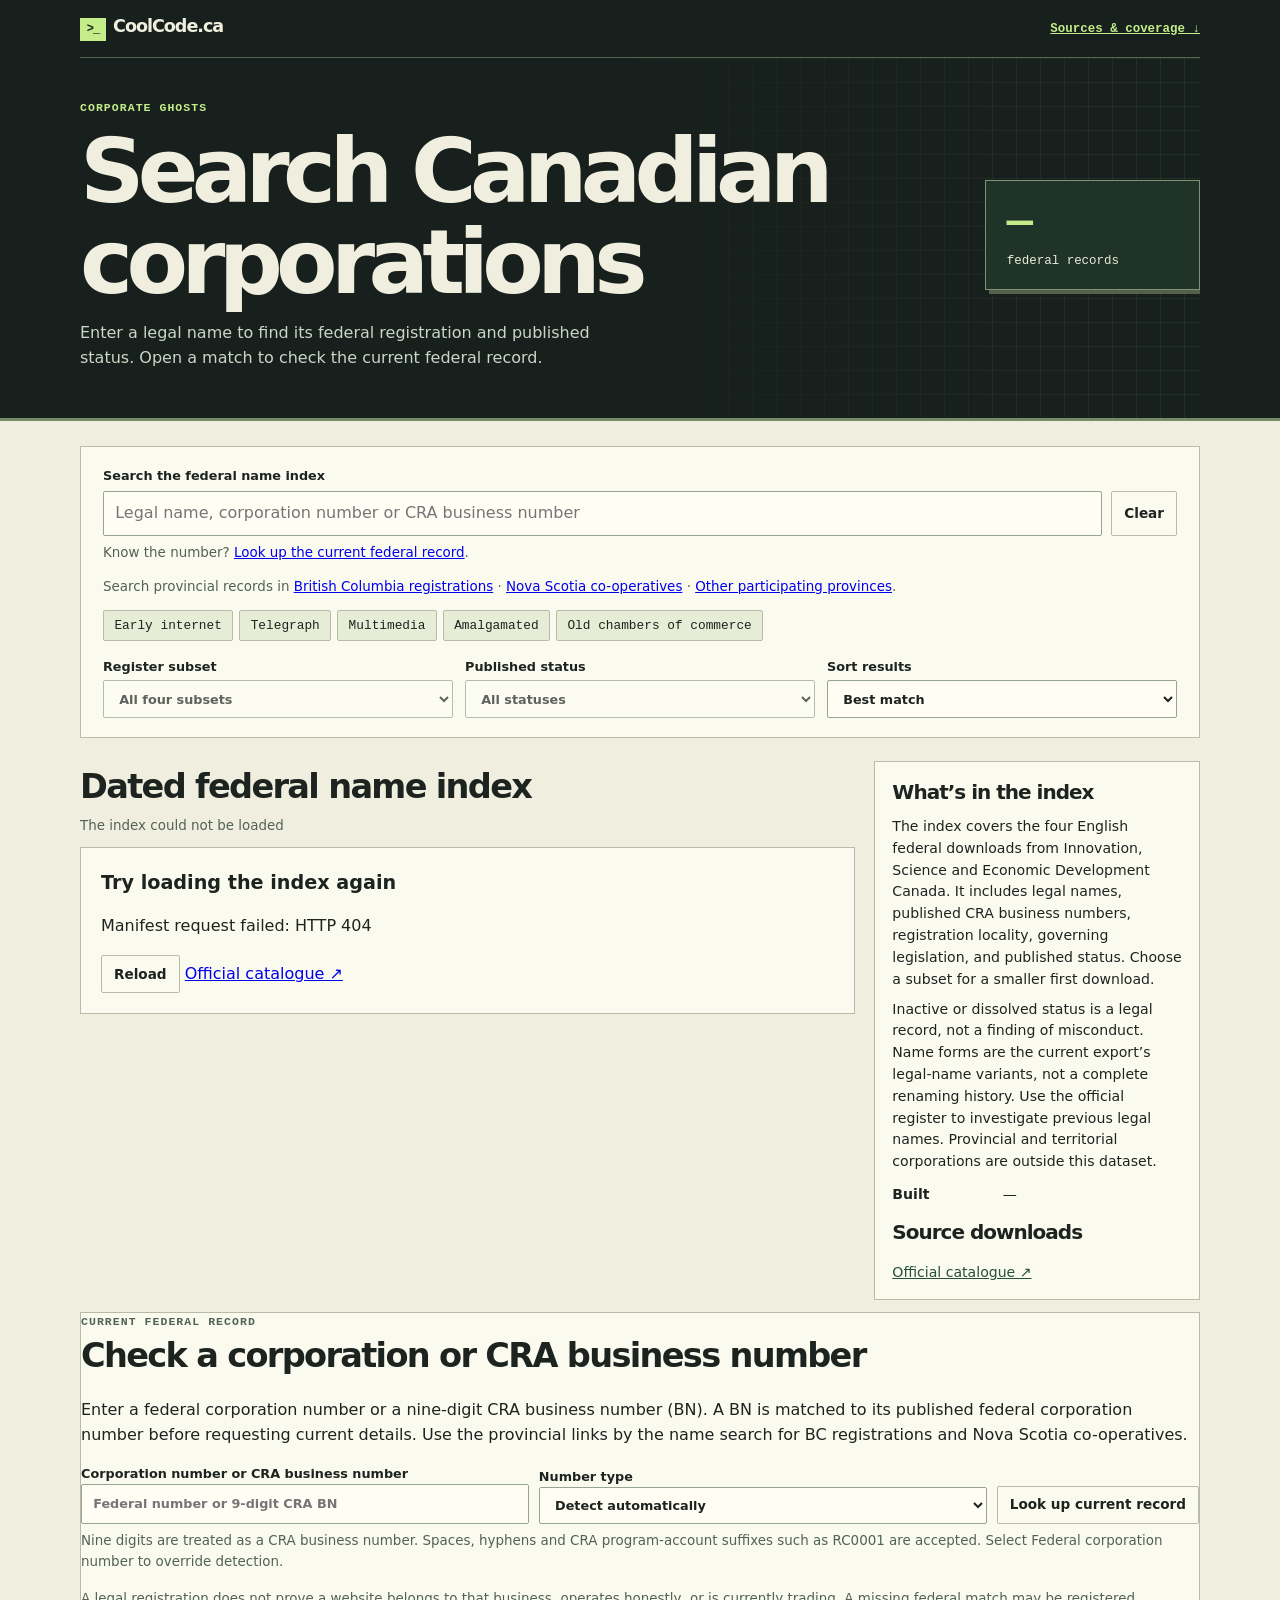
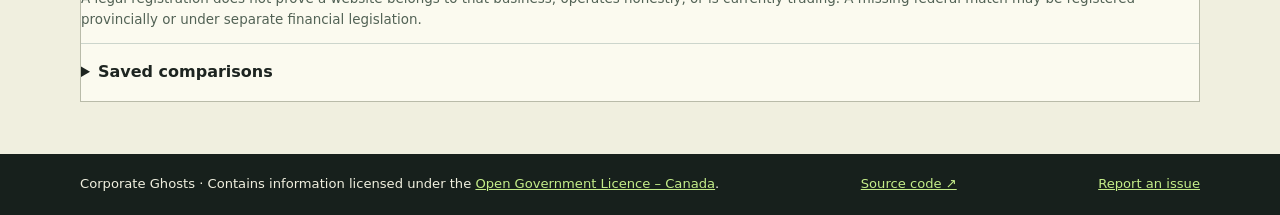
==== commit 8364a84a: "Show the federal name search first and link directly to number lookups" ====
--- a/web/index.html
+++ b/web/index.html
@@ -19,31 +19,18 @@
   <header><div class="wrap mast"><a id="coolcode" class="brand" href="https://coolcode.ca/"><span class="logo-mark" aria-hidden="true">&gt;_</span>CoolCode.ca</a><a href="#about">Sources &amp; coverage ↓</a></div></header>
   <section class="hero" aria-labelledby="title">
     <div class="wrap hero-inner">
-      <div><p class="eyebrow">CANADIAN CORPORATE REGISTERS</p><h1 id="title">Corporate Ghosts</h1><p>Trace a legal name through the federal register, BC’s current and historical registrations, or the Nova Scotia co-operative directory.</p></div>
+      <div><p class="eyebrow">CORPORATE GHOSTS</p><h1 id="title">Search Canadian corporations</h1><p>Enter a legal name to find its federal registration and published status. Open a match to check the current federal record.</p></div>
       <div class="readout"><strong id="total">—</strong><span>federal records</span></div>
     </div>
   </section>
   <main id="explorer" class="wrap workspace">
-    <section class="panel note"><h2>Which register?</h2><p>The search below covers federally incorporated organizations. For a provincial registration, choose <a href="./provinces.html?province=bc">British Columbia</a> or <a href="./provinces.html?province=ns">Nova Scotia</a>. <a href="https://ised-isde.canada.ca/cbr-rec/en/">Other participating provinces ↗</a></p></section>
-    <section class="panel" id="current-record" aria-labelledby="live-heading">
-      <p class="eyebrow">CURRENT FEDERAL RECORD</p><h2 id="live-heading">Check a corporation or CRA business number</h2>
-      <p>Enter a federal corporation number or a nine-digit CRA business number (BN). A BN is matched to its published federal corporation number before requesting current details. Provincial businesses use the separate registers below.</p>
-      <form id="live-form" class="search-row"><label for="live-id">Corporation number or CRA business number<input id="live-id" maxlength="40" placeholder="Federal number or 9-digit CRA BN" autocomplete="off" required></label><label for="live-kind">Number type<select id="live-kind"><option value="auto">Detect automatically</option><option value="business">CRA business number</option><option value="corporation">Federal corporation number</option></select></label><button id="lookup" type="submit">Look up current record</button></form><p class="hint">Nine digits are treated as a CRA business number. Spaces, hyphens and CRA program-account suffixes such as RC0001 are accepted. Select Federal corporation number to override detection.</p>
-      <p id="live-status" role="status" aria-live="polite"></p><div id="live-matches" class="hint"></div>
-      <p class="hint">A legal registration does not prove a website belongs to that business, operates honestly, or is currently trading. A missing federal match may be registered provincially or under separate financial legislation.</p>
-      <div id="live-results" hidden><h3 id="live-name"></h3><p id="live-date"></p><dl id="live-fields" class="fields"></dl>
-      <details open><summary>Directors and annual returns</summary><h4>Directors in the returned record</h4><p id="live-directors" class="multiline"></p><h4>Annual return compliance</h4><p id="live-returns" class="multiline"></p></details>
-      <details><summary>Individuals with significant control</summary><p>These are dated person statements, including any closed records returned. They are not a verified current ownership list. Names are shown when published; residential addresses and dates of birth are omitted.</p><p id="live-control" class="multiline"></p></details>
-      <details><summary>Filing timeline</summary><p>Received and effective dates describe different events. An anniversary date alone does not establish the incorporation date.</p><ol id="live-filings"></ol></details>
-      <div id="live-comparison"></div><div class="actions"><button id="save-capture" type="button">Save dated capture on this device</button><button id="export-capture" type="button">Export this capture</button><a href="https://ised-isde.canada.ca/cc/lgcy/fdrlCrpSrch.html?locale=en_CA">Verify in the official register ↗</a></div></div>
-      <details><summary>Saved comparisons</summary><p id="saved-count"></p><ul id="saved-captures"></ul><div class="actions"><button id="export-saved" type="button">Export saved captures</button><button id="clear-saved" type="button">Clear saved captures</button></div><p>Saved only when requested, in this browser. Refreshing retains them. Shared browsers share these captures. The resolved federal corporation number is sent to CoolCode’s gateway and ISED on lookup; there is no background monitoring or account.</p></details>
-    </section>
     <section class="panel search-panel" aria-label="Search tools">
       <form role="search" id="search-form">
-        <label for="query">Search legal names, corporation numbers, CRA business numbers or status details</label>
-        <div class="search-row"><input type="search" id="query" placeholder="Try a legal name, federal corporation number or CRA BN" maxlength="180" autocomplete="off"><button type="button" id="clear">Clear</button></div>
+        <label for="query">Search the federal name index</label>
+        <div class="search-row"><input type="search" id="query" placeholder="Legal name, corporation number or CRA business number" maxlength="180" autocomplete="off"><button type="button" id="clear">Clear</button></div>
       </form>
-      <p class="hint">Matching is case and accent insensitive. Put words in quotes to keep them together.</p>
+      <p class="hint">Know the number? <a href="#live-id">Look up the current federal record</a>.</p>
+      <p class="hint">Search provincial records in <a href="./provinces.html?province=bc">British Columbia registrations</a> · <a href="./provinces.html?province=ns">Nova Scotia co-operatives</a> · <a href="https://ised-isde.canada.ca/cbr-rec/en/">Other participating provinces</a>.</p>
       <p id="number-guidance" class="hint" hidden></p>
       <div class="chips" id="choices" aria-label="Suggested searches"></div>
       <div class="controls">
@@ -70,6 +57,19 @@
         </section>
       </aside>
     </div>
+    <section class="panel" id="current-record" aria-labelledby="live-heading">
+      <p class="eyebrow">CURRENT FEDERAL RECORD</p><h2 id="live-heading">Check a corporation or CRA business number</h2>
+      <p>Enter a federal corporation number or a nine-digit CRA business number (BN). A BN is matched to its published federal corporation number before requesting current details. Use the provincial links by the name search for BC registrations and Nova Scotia co-operatives.</p>
+      <form id="live-form" class="search-row"><label for="live-id">Corporation number or CRA business number<input id="live-id" maxlength="40" placeholder="Federal number or 9-digit CRA BN" autocomplete="off" required></label><label for="live-kind">Number type<select id="live-kind"><option value="auto">Detect automatically</option><option value="business">CRA business number</option><option value="corporation">Federal corporation number</option></select></label><button id="lookup" type="submit">Look up current record</button></form><p class="hint">Nine digits are treated as a CRA business number. Spaces, hyphens and CRA program-account suffixes such as RC0001 are accepted. Select Federal corporation number to override detection.</p>
+      <p id="live-status" role="status" aria-live="polite"></p><div id="live-matches" class="hint"></div>
+      <p class="hint">A legal registration does not prove a website belongs to that business, operates honestly, or is currently trading. A missing federal match may be registered provincially or under separate financial legislation.</p>
+      <div id="live-results" hidden><h3 id="live-name"></h3><p id="live-date"></p><dl id="live-fields" class="fields"></dl>
+      <details open><summary>Directors and annual returns</summary><h4>Directors in the returned record</h4><p id="live-directors" class="multiline"></p><h4>Annual return compliance</h4><p id="live-returns" class="multiline"></p></details>
+      <details><summary>Individuals with significant control</summary><p>These are dated person statements, including any closed records returned. They are not a verified current ownership list. Names are shown when published; residential addresses and dates of birth are omitted.</p><p id="live-control" class="multiline"></p></details>
+      <details><summary>Filing timeline</summary><p>Received and effective dates describe different events. An anniversary date alone does not establish the incorporation date.</p><ol id="live-filings"></ol></details>
+      <div id="live-comparison"></div><div class="actions"><button id="save-capture" type="button">Save dated capture on this device</button><button id="export-capture" type="button">Export this capture</button><a href="https://ised-isde.canada.ca/cc/lgcy/fdrlCrpSrch.html?locale=en_CA">Verify in the official register ↗</a></div></div>
+      <details><summary>Saved comparisons</summary><p id="saved-count"></p><ul id="saved-captures"></ul><div class="actions"><button id="export-saved" type="button">Export saved captures</button><button id="clear-saved" type="button">Clear saved captures</button></div><p>Saved only when requested, in this browser. Refreshing retains them. Shared browsers share these captures. The resolved federal corporation number is sent to CoolCode’s gateway and ISED on lookup; there is no background monitoring or account.</p></details>
+    </section>
   </main>
   <footer><div class="wrap"><span>Corporate Ghosts · Contains information licensed under the <a href="https://open.canada.ca/en/open-government-licence-canada/">Open Government Licence – Canada</a>.</span><a href="https://github.com/jsdyer/corporateghosts">Source code ↗</a> <a href="https://coolcode.ca/report/?tool=corporateghosts" referrerpolicy="no-referrer">Report an issue</a></div></footer>
   <dialog id="detail" aria-labelledby="detail-title">
